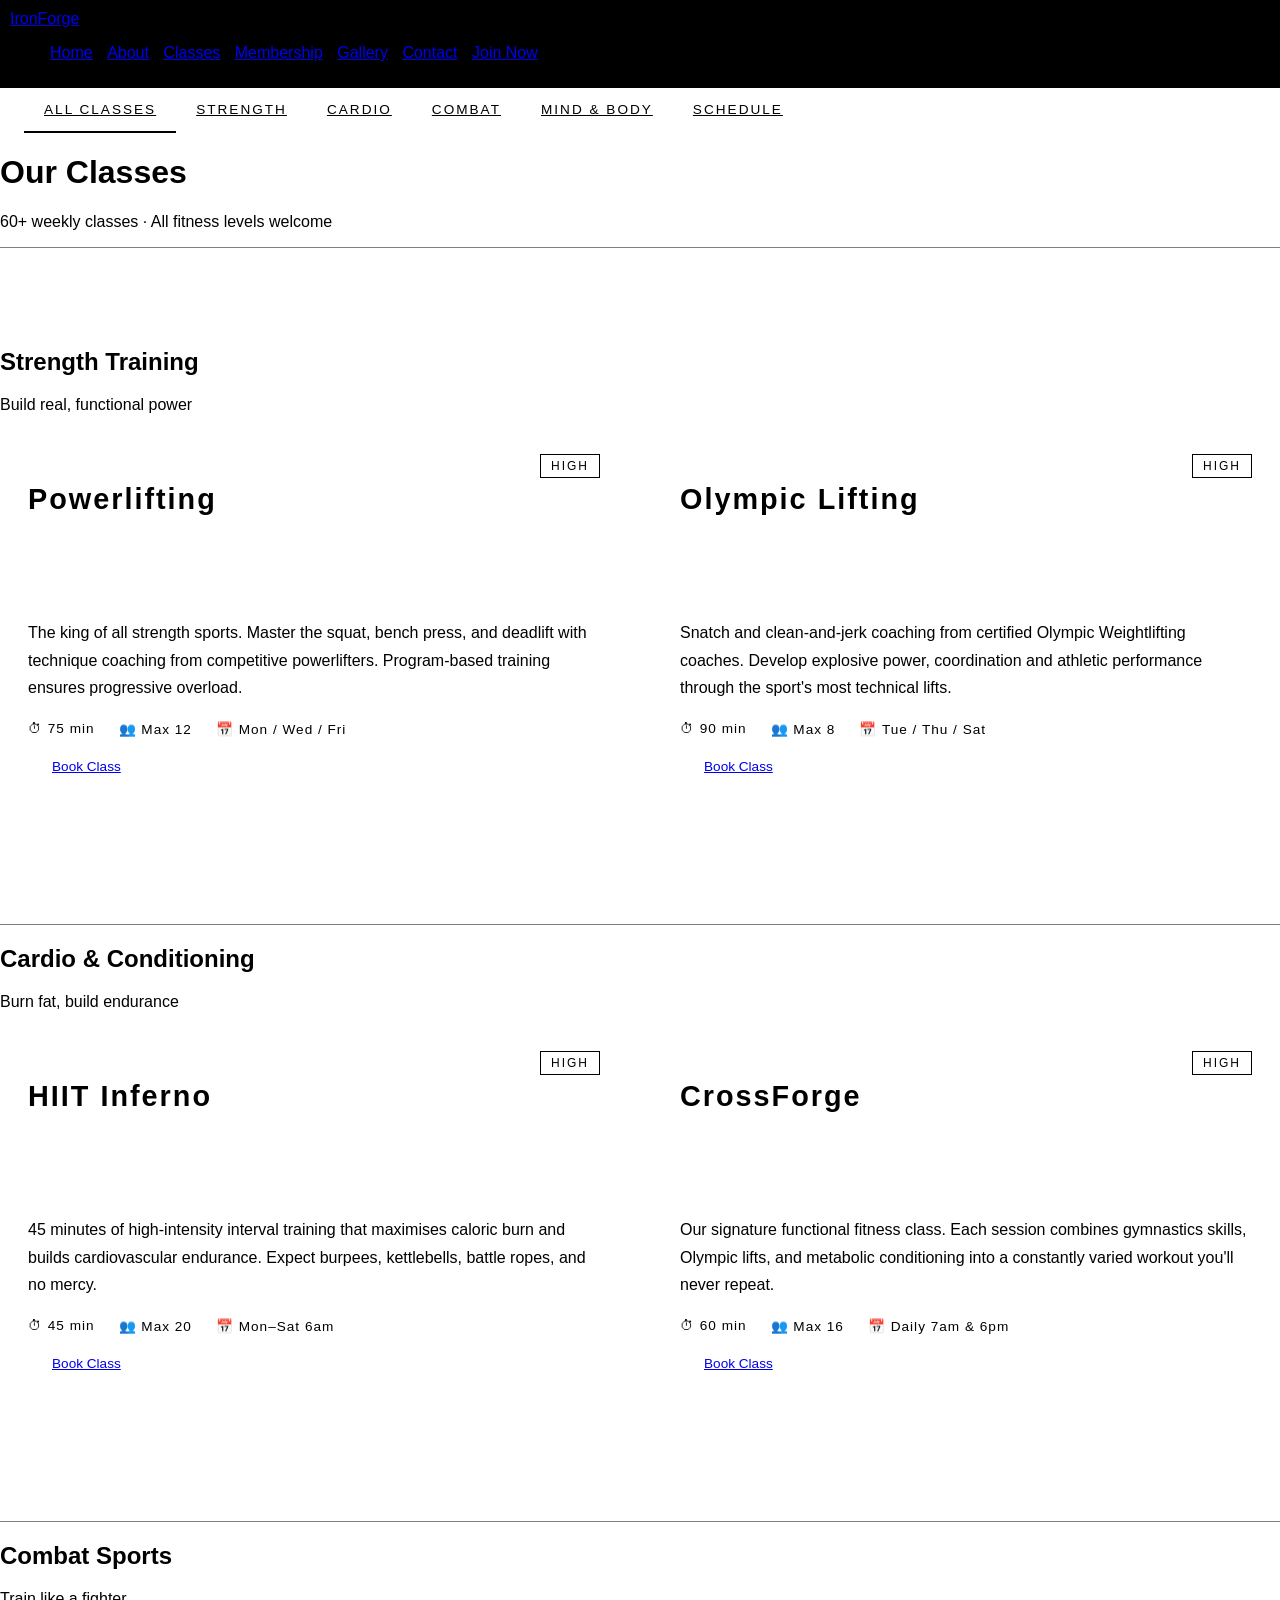
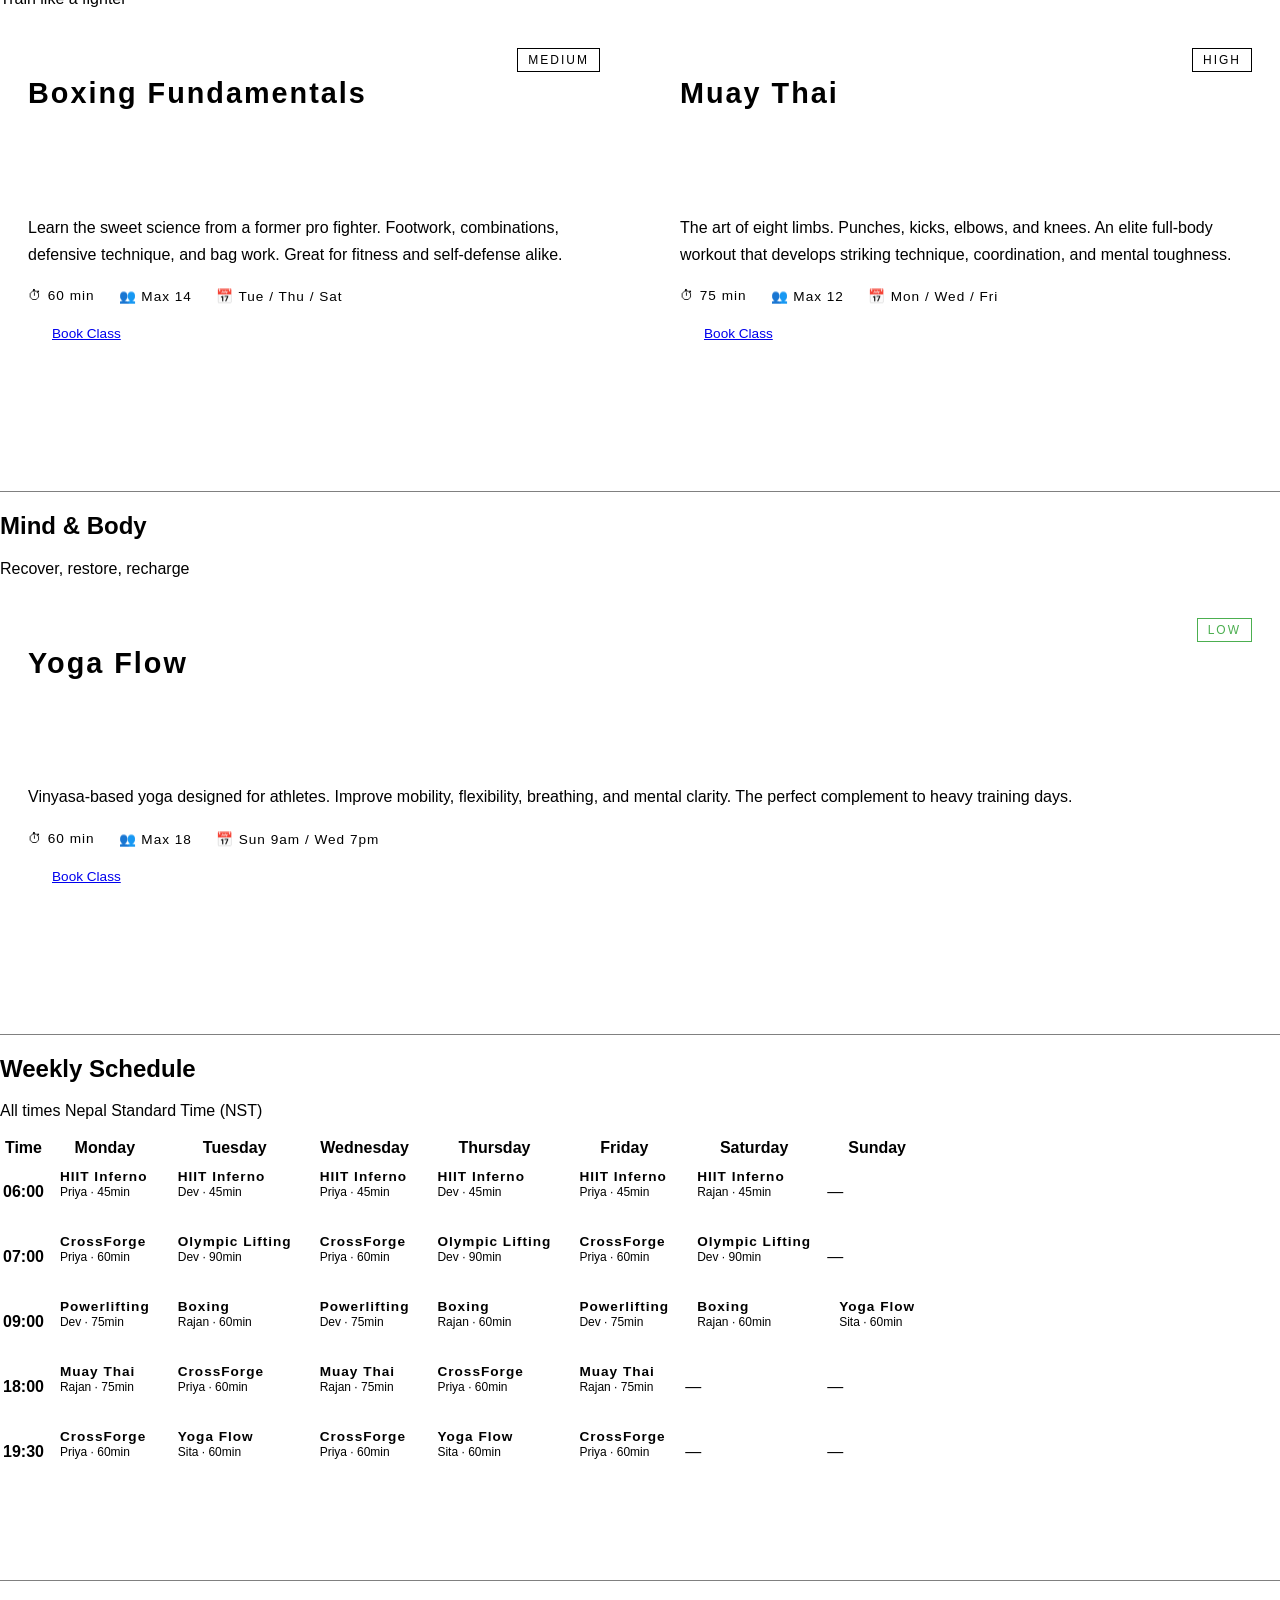
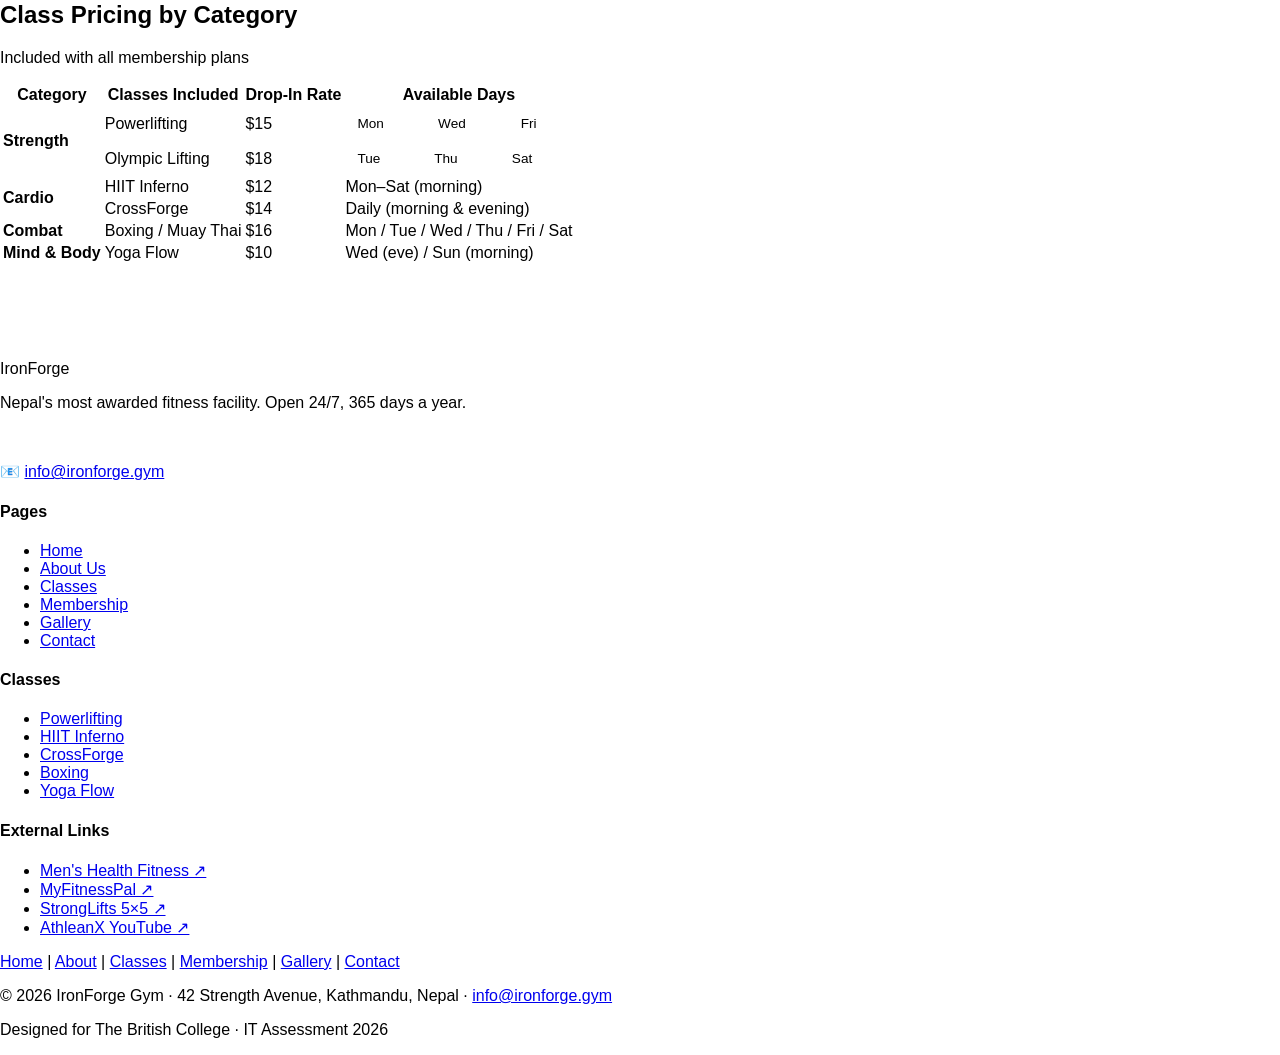
==== classes.html @ 11117c18 "Added classes and gallery pages" ====
<!DOCTYPE html>
<html lang="en">
<head>
  <meta charset="UTF-8" />
  <meta name="viewport" content="width=device-width, initial-scale=1.0" />
  <title>Classes & Schedule — IronForge Gym</title>
  <link rel="stylesheet" href="style.css" />
  <style>
    /* Local nav (section navigation) */
    .local-nav {
      background: var(--dark);
      border-bottom: 1px solid var(--border);
      position: sticky;
      top: 68px;
      z-index: 100;
    }
    .local-nav-inner {
      max-width: var(--max-width);
      margin: 0 auto;
      padding: 0 24px;
      display: flex;
      gap: 0;
      overflow-x: auto;
    }
    .local-nav a {
      font-family: var(--font-condensed);
      font-size: 0.85rem;
      letter-spacing: 2px;
      text-transform: uppercase;
      color: var(--grey);
      padding: 14px 20px;
      border-bottom: 2px solid transparent;
      white-space: nowrap;
      transition: all 0.2s;
    }
    .local-nav a:hover, .local-nav a.active {
      color: var(--red);
      border-bottom-color: var(--red);
    }

    .classes-section { padding: 80px 0; }
    .class-full-grid {
      display: grid;
      grid-template-columns: repeat(auto-fit, minmax(300px, 1fr));
      gap: 24px;
    }
    .class-full-card {
      background: var(--dark-mid);
      border: 1px solid var(--border);
      overflow: hidden;
      transition: transform 0.3s, border-color 0.3s;
    }
    .class-full-card:hover { transform: translateY(-4px); border-color: var(--red); }
    .class-full-header {
      padding: 24px 28px 20px;
      border-bottom: 1px solid var(--border);
      display: flex;
      justify-content: space-between;
      align-items: flex-start;
    }
    .class-full-header h3 {
      font-family: var(--font-display);
      font-size: 1.8rem;
      letter-spacing: 2px;
    }
    .intensity {
      font-family: var(--font-condensed);
      font-size: 0.75rem;
      letter-spacing: 2px;
      text-transform: uppercase;
      padding: 4px 10px;
      border: 1px solid;
    }
    .intensity.high { color: var(--red); border-color: var(--red); }
    .intensity.med { color: var(--gold); border-color: var(--gold); }
    .intensity.low { color: #4caf50; border-color: #4caf50; }
    .class-full-body { padding: 24px 28px; }
    .class-full-body p { color: var(--grey); margin-bottom: 20px; line-height: 1.7; }
    .class-stats {
      display: flex; gap: 24px;
      font-family: var(--font-condensed);
      font-size: 0.85rem;
      letter-spacing: 1px;
      color: var(--light-grey);
      margin-bottom: 20px;
    }
    .class-stats span::before { margin-right: 6px; }

    /* Schedule Table */
    .schedule-section { padding: 0 0 80px; }
    .schedule-wrap { overflow-x: auto; }
    .schedule-table { min-width: 700px; }
    .schedule-table .time-col { color: var(--gold); font-weight: 600; }
    .schedule-table .class-cell {
      background: var(--dark-mid);
      border-radius: 2px;
      padding: 8px 12px;
      font-size: 0.85rem;
    }
    .schedule-table .class-cell strong {
      display: block;
      font-family: var(--font-condensed);
      letter-spacing: 1px;
    }
    .schedule-table .class-cell small { color: var(--grey); font-size: 0.75rem; }
    td.empty { background: transparent; }

    /* Nested table demo */
    .nested-section { padding: 0 0 80px; }
    .nested-table { border: 1px solid var(--border); }
    .nested-inner { width: 100%; border-collapse: collapse; }
    .nested-inner td { padding: 8px 12px; font-size: 0.85rem; border: 1px solid var(--border); color: var(--grey); }
  </style>
</head>
<body>

<nav id="navbar">
  <div class="nav-inner">
    <a href="index.html" class="nav-logo">Iron<span>Forge</span></a>
    <ul class="nav-links">
      <li><a href="index.html">Home</a></li>
      <li><a href="about.html">About</a></li>
      <li><a href="classes.html" class="active">Classes</a></li>
      <li><a href="membership.html">Membership</a></li>
      <li><a href="gallery.html">Gallery</a></li>
      <li><a href="contact.html">Contact</a></li>
      <li><a href="contact.html" class="nav-cta">Join Now</a></li>
    </ul>
  </div>
</nav>

<!-- Local Navigation -->
<div class="local-nav">
  <div class="local-nav-inner">
    <a href="#all-classes" class="active">All Classes</a>
    <a href="#strength">Strength</a>
    <a href="#cardio">Cardio</a>
    <a href="#combat">Combat</a>
    <a href="#mind-body">Mind & Body</a>
    <a href="#schedule">Schedule</a>
  </div>
</div>

<header class="page-header">
  <h1>Our <span>Classes</span></h1>
  <p>60+ weekly classes · All fitness levels welcome</p>
</header>

<div class="container">

  <!-- All Classes -->
  <section class="classes-section" id="all-classes">
    <h2 class="section-title" id="strength">Strength <span>Training</span></h2>
    <p class="section-sub">Build real, functional power</p>
    <div class="class-full-grid">
      <div class="class-full-card">
        <div class="class-full-header">
          <h3>Powerlifting</h3>
          <span class="intensity high">High</span>
        </div>
        <div class="class-full-body">
          <p>The king of all strength sports. Master the squat, bench press, and deadlift with technique coaching from competitive powerlifters. Program-based training ensures progressive overload.</p>
          <div class="class-stats">
            <span>⏱ 75 min</span>
            <span>👥 Max 12</span>
            <span>📅 Mon / Wed / Fri</span>
          </div>
          <a href="contact.html" class="btn btn-primary" style="font-size:0.85rem;padding:10px 24px;">Book Class</a>
        </div>
      </div>
      <div class="class-full-card">
        <div class="class-full-header">
          <h3>Olympic Lifting</h3>
          <span class="intensity high">High</span>
        </div>
        <div class="class-full-body">
          <p>Snatch and clean-and-jerk coaching from certified Olympic Weightlifting coaches. Develop explosive power, coordination and athletic performance through the sport's most technical lifts.</p>
          <div class="class-stats">
            <span>⏱ 90 min</span>
            <span>👥 Max 8</span>
            <span>📅 Tue / Thu / Sat</span>
          </div>
          <a href="contact.html" class="btn btn-primary" style="font-size:0.85rem;padding:10px 24px;">Book Class</a>
        </div>
      </div>
    </div>
  </section>

  <section id="cardio" class="classes-section" style="padding-top:0;">
    <h2 class="section-title">Cardio & <span>Conditioning</span></h2>
    <p class="section-sub">Burn fat, build endurance</p>
    <div class="class-full-grid">
      <div class="class-full-card">
        <div class="class-full-header">
          <h3>HIIT Inferno</h3>
          <span class="intensity high">High</span>
        </div>
        <div class="class-full-body">
          <p>45 minutes of high-intensity interval training that maximises caloric burn and builds cardiovascular endurance. Expect burpees, kettlebells, battle ropes, and no mercy.</p>
          <div class="class-stats">
            <span>⏱ 45 min</span>
            <span>👥 Max 20</span>
            <span>📅 Mon–Sat 6am</span>
          </div>
          <a href="contact.html" class="btn btn-primary" style="font-size:0.85rem;padding:10px 24px;">Book Class</a>
        </div>
      </div>
      <div class="class-full-card">
        <div class="class-full-header">
          <h3>CrossForge</h3>
          <span class="intensity high">High</span>
        </div>
        <div class="class-full-body">
          <p>Our signature functional fitness class. Each session combines gymnastics skills, Olympic lifts, and metabolic conditioning into a constantly varied workout you'll never repeat.</p>
          <div class="class-stats">
            <span>⏱ 60 min</span>
            <span>👥 Max 16</span>
            <span>📅 Daily 7am & 6pm</span>
          </div>
          <a href="contact.html" class="btn btn-primary" style="font-size:0.85rem;padding:10px 24px;">Book Class</a>
        </div>
      </div>
    </div>
  </section>

  <section id="combat" class="classes-section" style="padding-top:0;">
    <h2 class="section-title">Combat <span>Sports</span></h2>
    <p class="section-sub">Train like a fighter</p>
    <div class="class-full-grid">
      <div class="class-full-card">
        <div class="class-full-header">
          <h3>Boxing Fundamentals</h3>
          <span class="intensity med">Medium</span>
        </div>
        <div class="class-full-body">
          <p>Learn the sweet science from a former pro fighter. Footwork, combinations, defensive technique, and bag work. Great for fitness and self-defense alike.</p>
          <div class="class-stats">
            <span>⏱ 60 min</span>
            <span>👥 Max 14</span>
            <span>📅 Tue / Thu / Sat</span>
          </div>
          <a href="contact.html" class="btn btn-primary" style="font-size:0.85rem;padding:10px 24px;">Book Class</a>
        </div>
      </div>
      <div class="class-full-card">
        <div class="class-full-header">
          <h3>Muay Thai</h3>
          <span class="intensity high">High</span>
        </div>
        <div class="class-full-body">
          <p>The art of eight limbs. Punches, kicks, elbows, and knees. An elite full-body workout that develops striking technique, coordination, and mental toughness.</p>
          <div class="class-stats">
            <span>⏱ 75 min</span>
            <span>👥 Max 12</span>
            <span>📅 Mon / Wed / Fri</span>
          </div>
          <a href="contact.html" class="btn btn-primary" style="font-size:0.85rem;padding:10px 24px;">Book Class</a>
        </div>
      </div>
    </div>
  </section>

  <section id="mind-body" class="classes-section" style="padding-top:0;">
    <h2 class="section-title">Mind <span>& Body</span></h2>
    <p class="section-sub">Recover, restore, recharge</p>
    <div class="class-full-grid">
      <div class="class-full-card">
        <div class="class-full-header">
          <h3>Yoga Flow</h3>
          <span class="intensity low">Low</span>
        </div>
        <div class="class-full-body">
          <p>Vinyasa-based yoga designed for athletes. Improve mobility, flexibility, breathing, and mental clarity. The perfect complement to heavy training days.</p>
          <div class="class-stats">
            <span>⏱ 60 min</span>
            <span>👥 Max 18</span>
            <span>📅 Sun 9am / Wed 7pm</span>
          </div>
          <a href="contact.html" class="btn btn-primary" style="font-size:0.85rem;padding:10px 24px;">Book Class</a>
        </div>
      </div>
    </div>
  </section>

  <!-- Schedule Table -->
  <section class="schedule-section" id="schedule">
    <h2 class="section-title">Weekly <span>Schedule</span></h2>
    <p class="section-sub">All times Nepal Standard Time (NST)</p>
    <div class="schedule-wrap">
      <table class="schedule-table">
        <thead>
          <tr>
            <th>Time</th>
            <th>Monday</th>
            <th>Tuesday</th>
            <th>Wednesday</th>
            <th>Thursday</th>
            <th>Friday</th>
            <th>Saturday</th>
            <th>Sunday</th>
          </tr>
        </thead>
        <tbody>
          <tr>
            <td class="time-col">06:00</td>
            <td><div class="class-cell"><strong>HIIT Inferno</strong><small>Priya · 45min</small></div></td>
            <td><div class="class-cell"><strong>HIIT Inferno</strong><small>Dev · 45min</small></div></td>
            <td><div class="class-cell"><strong>HIIT Inferno</strong><small>Priya · 45min</small></div></td>
            <td><div class="class-cell"><strong>HIIT Inferno</strong><small>Dev · 45min</small></div></td>
            <td><div class="class-cell"><strong>HIIT Inferno</strong><small>Priya · 45min</small></div></td>
            <td><div class="class-cell"><strong>HIIT Inferno</strong><small>Rajan · 45min</small></div></td>
            <td class="empty">—</td>
          </tr>
          <tr>
            <td class="time-col">07:00</td>
            <td><div class="class-cell"><strong>CrossForge</strong><small>Priya · 60min</small></div></td>
            <td><div class="class-cell"><strong>Olympic Lifting</strong><small>Dev · 90min</small></div></td>
            <td><div class="class-cell"><strong>CrossForge</strong><small>Priya · 60min</small></div></td>
            <td><div class="class-cell"><strong>Olympic Lifting</strong><small>Dev · 90min</small></div></td>
            <td><div class="class-cell"><strong>CrossForge</strong><small>Priya · 60min</small></div></td>
            <td><div class="class-cell"><strong>Olympic Lifting</strong><small>Dev · 90min</small></div></td>
            <td class="empty">—</td>
          </tr>
          <tr>
            <td class="time-col">09:00</td>
            <td><div class="class-cell"><strong>Powerlifting</strong><small>Dev · 75min</small></div></td>
            <td><div class="class-cell"><strong>Boxing</strong><small>Rajan · 60min</small></div></td>
            <td><div class="class-cell"><strong>Powerlifting</strong><small>Dev · 75min</small></div></td>
            <td><div class="class-cell"><strong>Boxing</strong><small>Rajan · 60min</small></div></td>
            <td><div class="class-cell"><strong>Powerlifting</strong><small>Dev · 75min</small></div></td>
            <td><div class="class-cell"><strong>Boxing</strong><small>Rajan · 60min</small></div></td>
            <td><div class="class-cell"><strong>Yoga Flow</strong><small>Sita · 60min</small></div></td>
          </tr>
          <tr>
            <td class="time-col">18:00</td>
            <td><div class="class-cell"><strong>Muay Thai</strong><small>Rajan · 75min</small></div></td>
            <td><div class="class-cell"><strong>CrossForge</strong><small>Priya · 60min</small></div></td>
            <td><div class="class-cell"><strong>Muay Thai</strong><small>Rajan · 75min</small></div></td>
            <td><div class="class-cell"><strong>CrossForge</strong><small>Priya · 60min</small></div></td>
            <td><div class="class-cell"><strong>Muay Thai</strong><small>Rajan · 75min</small></div></td>
            <td class="empty">—</td>
            <td class="empty">—</td>
          </tr>
          <tr>
            <td class="time-col">19:30</td>
            <td><div class="class-cell"><strong>CrossForge</strong><small>Priya · 60min</small></div></td>
            <td><div class="class-cell"><strong>Yoga Flow</strong><small>Sita · 60min</small></div></td>
            <td><div class="class-cell"><strong>CrossForge</strong><small>Priya · 60min</small></div></td>
            <td><div class="class-cell"><strong>Yoga Flow</strong><small>Sita · 60min</small></div></td>
            <td><div class="class-cell"><strong>CrossForge</strong><small>Priya · 60min</small></div></td>
            <td class="empty">—</td>
            <td class="empty">—</td>
          </tr>
        </tbody>
      </table>
    </div>
  </section>

  <!-- Nested Table Demo -->
  <section class="nested-section">
    <h2 class="section-title">Class <span>Pricing</span> by Category</h2>
    <p class="section-sub">Included with all membership plans</p>
    <table class="nested-table">
      <thead>
        <tr>
          <th>Category</th>
          <th>Classes Included</th>
          <th>Drop-In Rate</th>
          <th>Available Days</th>
        </tr>
      </thead>
      <tbody>
        <tr>
          <td rowspan="2"><strong class="text-red">Strength</strong></td>
          <td>Powerlifting</td>
          <td>$15</td>
          <td>
            <table class="nested-inner">
              <tr><td>Mon</td><td>Wed</td><td>Fri</td></tr>
            </table>
          </td>
        </tr>
        <tr>
          <td>Olympic Lifting</td>
          <td>$18</td>
          <td>
            <table class="nested-inner">
              <tr><td>Tue</td><td>Thu</td><td>Sat</td></tr>
            </table>
          </td>
        </tr>
        <tr>
          <td rowspan="2"><strong class="text-red">Cardio</strong></td>
          <td>HIIT Inferno</td>
          <td>$12</td>
          <td colspan="1">Mon–Sat (morning)</td>
        </tr>
        <tr>
          <td>CrossForge</td>
          <td>$14</td>
          <td>Daily (morning &amp; evening)</td>
        </tr>
        <tr>
          <td><strong class="text-red">Combat</strong></td>
          <td>Boxing / Muay Thai</td>
          <td>$16</td>
          <td>Mon / Tue / Wed / Thu / Fri / Sat</td>
        </tr>
        <tr>
          <td><strong class="text-red">Mind & Body</strong></td>
          <td>Yoga Flow</td>
          <td>$10</td>
          <td>Wed (eve) / Sun (morning)</td>
        </tr>
      </tbody>
    </table>
  </section>

</div>

<footer id="footer">
  <div class="footer-grid">
    <div class="footer-brand">
      <div class="logo">Iron<span>Forge</span></div>
      <p>Nepal's most awarded fitness facility. Open 24/7, 365 days a year.</p>
      <br/><p>📧 <a href="mailto:info@ironforge.gym">info@ironforge.gym</a></p>
    </div>
    <div class="footer-col">
      <h4>Pages</h4>
      <ul>
        <li><a href="index.html">Home</a></li>
        <li><a href="about.html">About Us</a></li>
        <li><a href="classes.html">Classes</a></li>
        <li><a href="membership.html">Membership</a></li>
        <li><a href="gallery.html">Gallery</a></li>
        <li><a href="contact.html">Contact</a></li>
      </ul>
    </div>
    <div class="footer-col">
      <h4>Classes</h4>
      <ul>
        <li><a href="#strength">Powerlifting</a></li>
        <li><a href="#cardio">HIIT Inferno</a></li>
        <li><a href="#cardio">CrossForge</a></li>
        <li><a href="#combat">Boxing</a></li>
        <li><a href="#mind-body">Yoga Flow</a></li>
      </ul>
    </div>
    <div class="footer-col">
      <h4>External Links</h4>
      <ul>
        <li><a href="https://www.menshealth.com/fitness/" target="_blank">Men's Health Fitness ↗</a></li>
        <li><a href="https://www.myfitnesspal.com/" target="_blank">MyFitnessPal ↗</a></li>
        <li><a href="https://www.stronglifts.com/" target="_blank">StrongLifts 5×5 ↗</a></li>
        <li><a href="https://www.youtube.com/@AthleanX" target="_blank">AthleanX YouTube ↗</a></li>
      </ul>
    </div>
  </div>
  <div class="secondary-nav">
    <a href="index.html">Home</a> | <a href="about.html">About</a> | <a href="classes.html">Classes</a> |
    <a href="membership.html">Membership</a> | <a href="gallery.html">Gallery</a> | <a href="contact.html">Contact</a>
  </div>
  <div class="footer-bottom">
    <p>© 2026 IronForge Gym · 42 Strength Avenue, Kathmandu, Nepal · <a href="mailto:info@ironforge.gym">info@ironforge.gym</a></p>
    <p>Designed for The British College · IT Assessment 2026</p>
  </div>
</footer>

</body>
</html>
---- style.css ----
body {
  font-family: Arial;
  margin: 0;
}

nav {
  background: black;
  color: white;
  padding: 10px;
}

nav ul {
  list-style: none;
}

nav li {
  display: inline;
  margin-right: 10px;
}

section {
  padding: 20px;
}

section {
  padding: 20px;
  border-top: 1px solid gray;
}

h2 {
  margin-top: 20px;
}

div {
  margin-bottom: 15px;
}
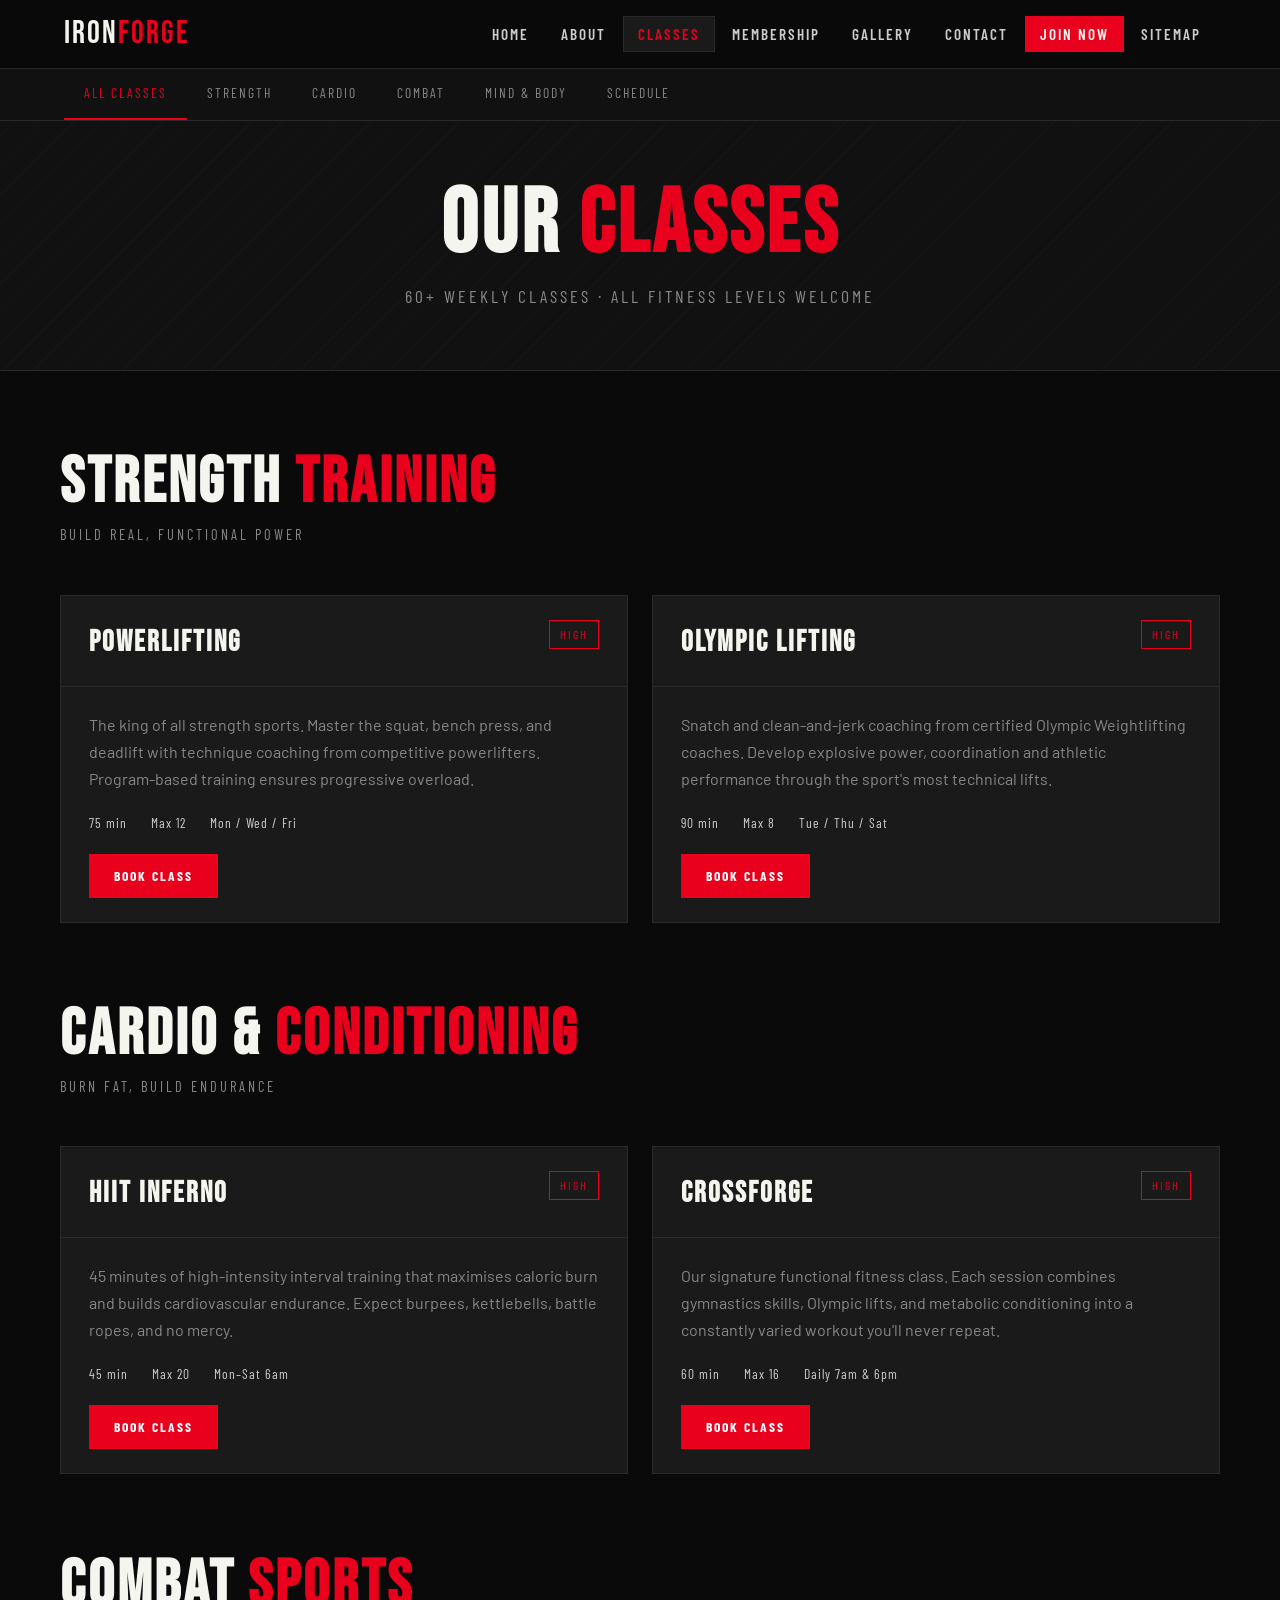
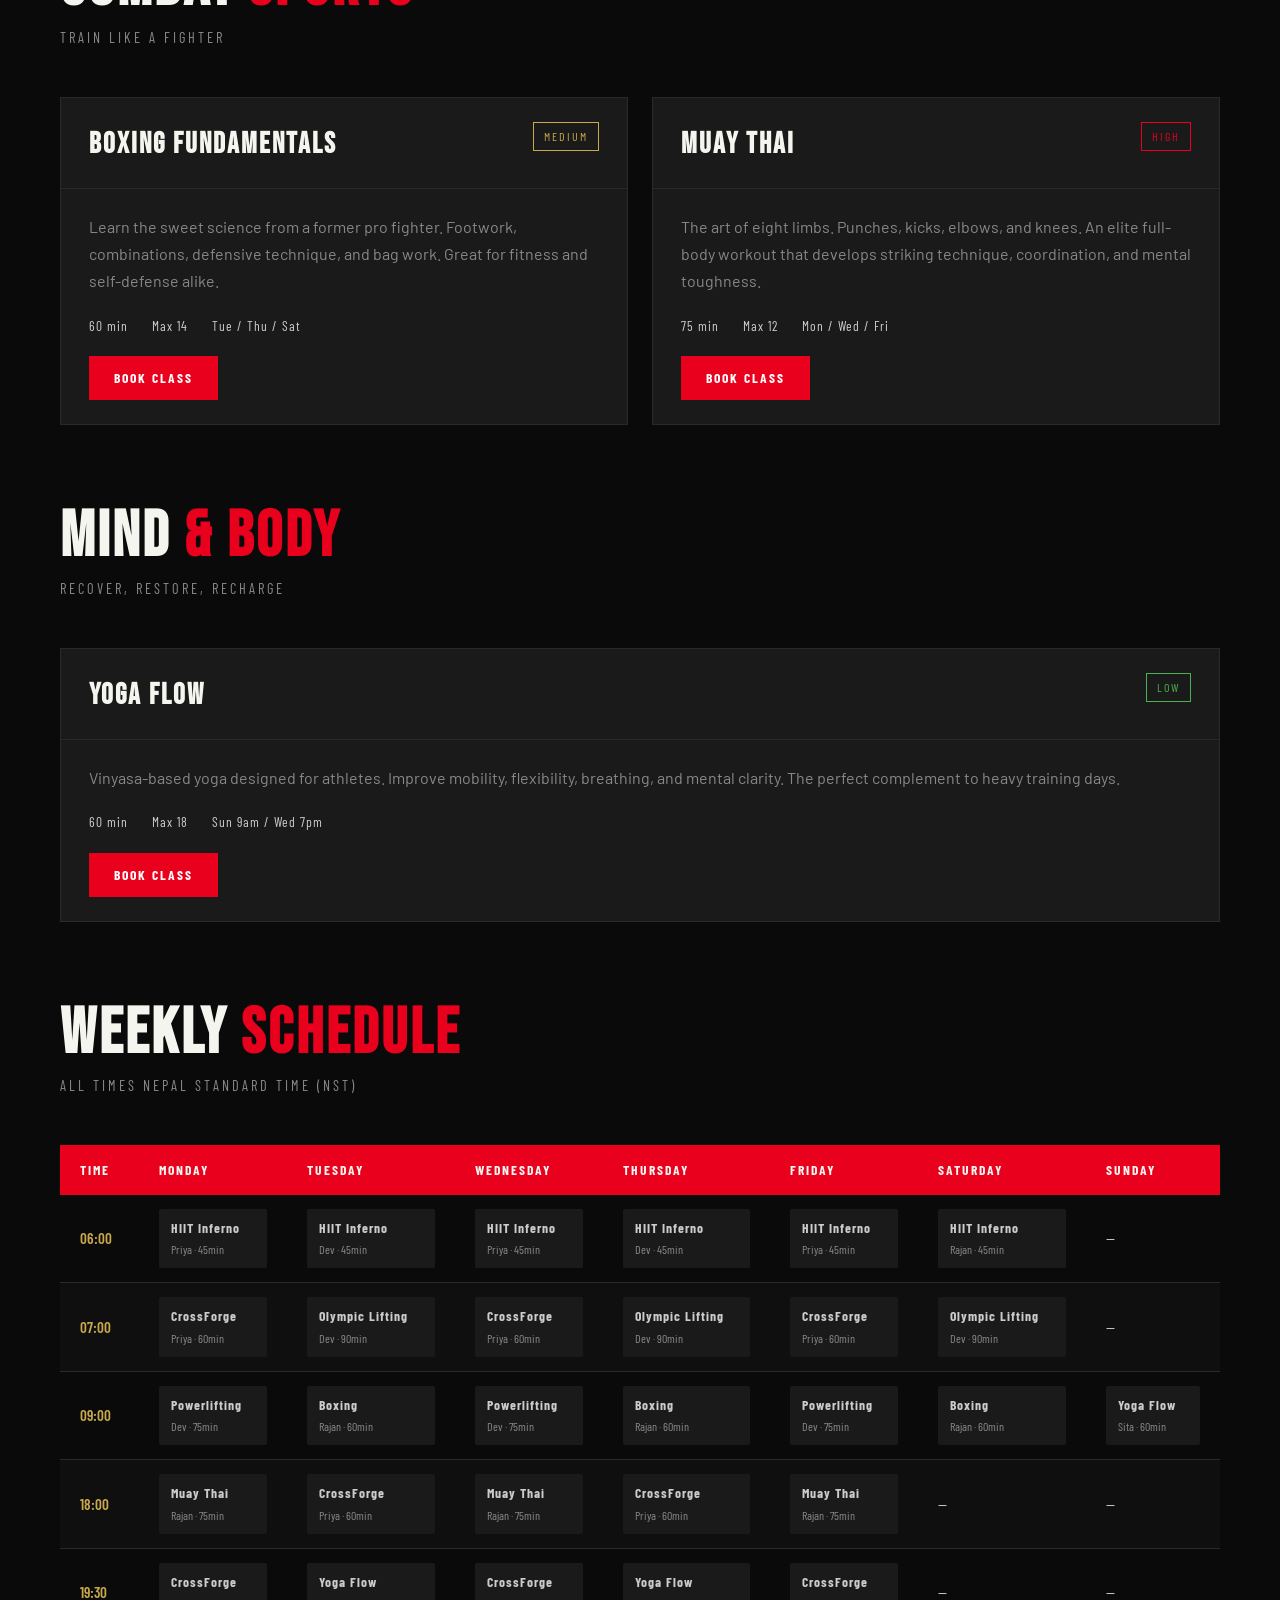
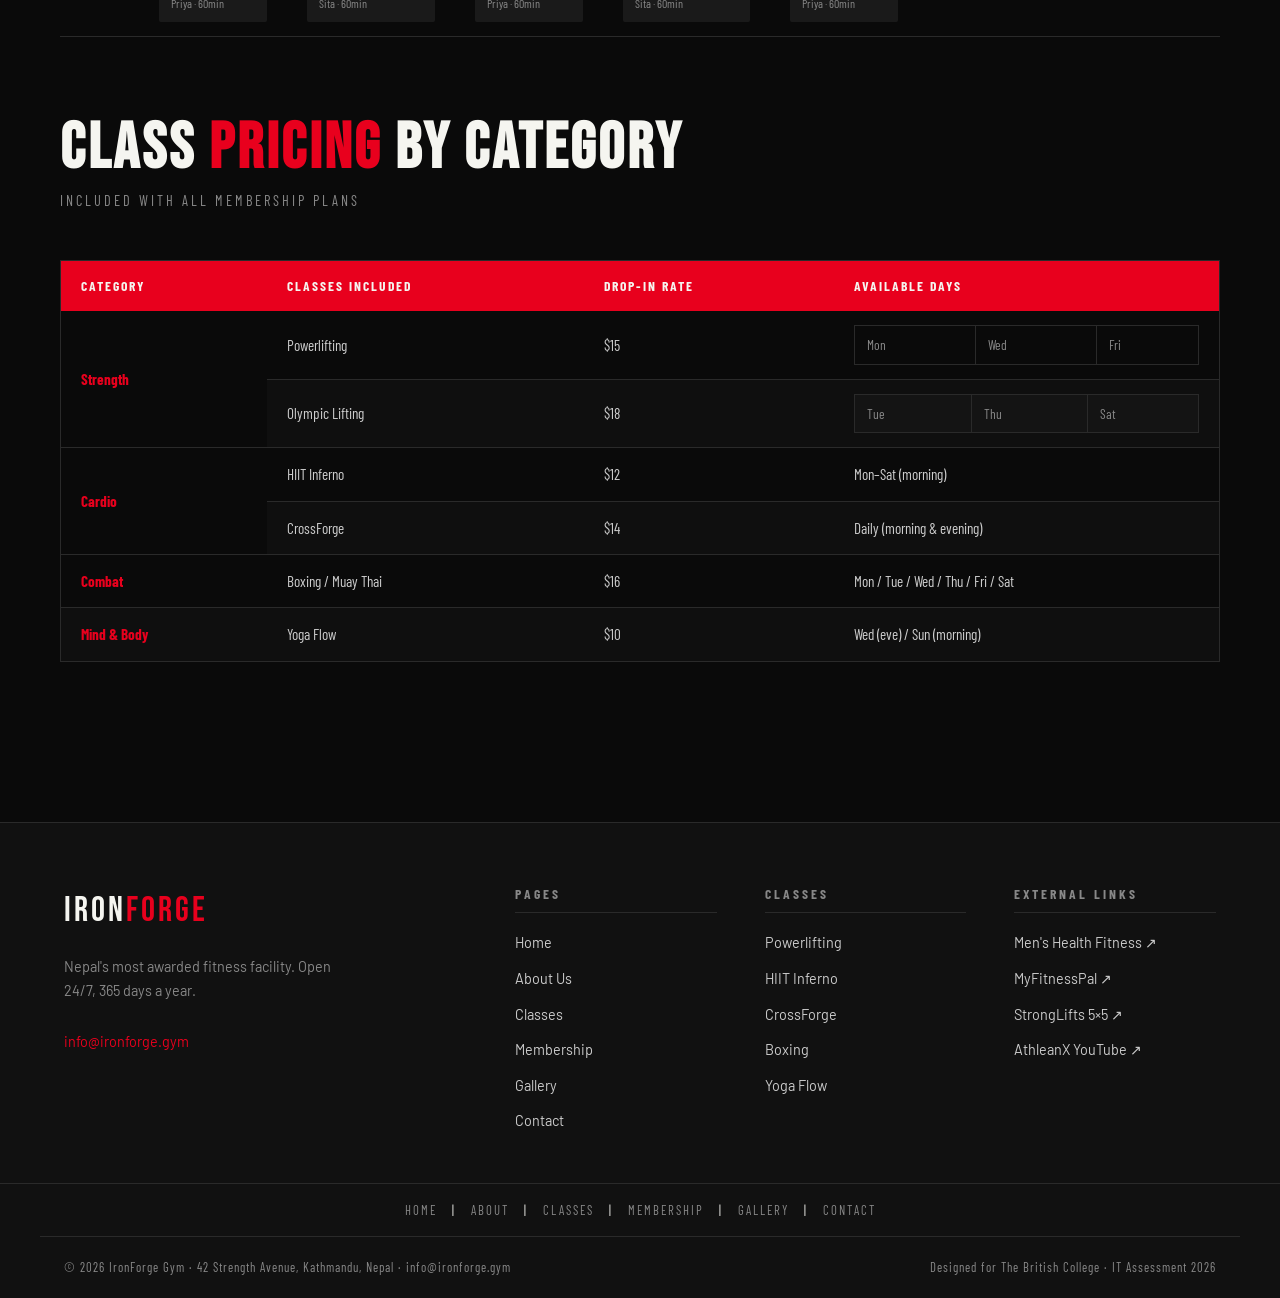
==== commit 30caf3c8: "Fully updated, added UI, Fixed Site map, Added other pages" ====
--- a/classes.html
+++ b/classes.html
@@ -125,6 +125,7 @@
       <li><a href="gallery.html">Gallery</a></li>
       <li><a href="contact.html">Contact</a></li>
       <li><a href="contact.html" class="nav-cta">Join Now</a></li>
+      <li><a href="sitemap.html">Sitemap</a></li>
     </ul>
   </div>
 </nav>
@@ -161,9 +162,9 @@
         <div class="class-full-body">
           <p>The king of all strength sports. Master the squat, bench press, and deadlift with technique coaching from competitive powerlifters. Program-based training ensures progressive overload.</p>
           <div class="class-stats">
-            <span>⏱ 75 min</span>
-            <span>👥 Max 12</span>
-            <span>📅 Mon / Wed / Fri</span>
+            <span> 75 min</span>
+            <span> Max 12</span>
+            <span> Mon / Wed / Fri</span>
           </div>
           <a href="contact.html" class="btn btn-primary" style="font-size:0.85rem;padding:10px 24px;">Book Class</a>
         </div>
@@ -176,9 +177,9 @@
         <div class="class-full-body">
           <p>Snatch and clean-and-jerk coaching from certified Olympic Weightlifting coaches. Develop explosive power, coordination and athletic performance through the sport's most technical lifts.</p>
           <div class="class-stats">
-            <span>⏱ 90 min</span>
-            <span>👥 Max 8</span>
-            <span>📅 Tue / Thu / Sat</span>
+            <span> 90 min</span>
+            <span> Max 8</span>
+            <span> Tue / Thu / Sat</span>
           </div>
           <a href="contact.html" class="btn btn-primary" style="font-size:0.85rem;padding:10px 24px;">Book Class</a>
         </div>
@@ -198,9 +199,9 @@
         <div class="class-full-body">
           <p>45 minutes of high-intensity interval training that maximises caloric burn and builds cardiovascular endurance. Expect burpees, kettlebells, battle ropes, and no mercy.</p>
           <div class="class-stats">
-            <span>⏱ 45 min</span>
-            <span>👥 Max 20</span>
-            <span>📅 Mon–Sat 6am</span>
+            <span> 45 min</span>
+            <span> Max 20</span>
+            <span> Mon–Sat 6am</span>
           </div>
           <a href="contact.html" class="btn btn-primary" style="font-size:0.85rem;padding:10px 24px;">Book Class</a>
         </div>
@@ -213,9 +214,9 @@
         <div class="class-full-body">
           <p>Our signature functional fitness class. Each session combines gymnastics skills, Olympic lifts, and metabolic conditioning into a constantly varied workout you'll never repeat.</p>
           <div class="class-stats">
-            <span>⏱ 60 min</span>
-            <span>👥 Max 16</span>
-            <span>📅 Daily 7am & 6pm</span>
+            <span> 60 min</span>
+            <span> Max 16</span>
+            <span> Daily 7am & 6pm</span>
           </div>
           <a href="contact.html" class="btn btn-primary" style="font-size:0.85rem;padding:10px 24px;">Book Class</a>
         </div>
@@ -235,9 +236,9 @@
         <div class="class-full-body">
           <p>Learn the sweet science from a former pro fighter. Footwork, combinations, defensive technique, and bag work. Great for fitness and self-defense alike.</p>
           <div class="class-stats">
-            <span>⏱ 60 min</span>
-            <span>👥 Max 14</span>
-            <span>📅 Tue / Thu / Sat</span>
+            <span> 60 min</span>
+            <span> Max 14</span>
+            <span> Tue / Thu / Sat</span>
           </div>
           <a href="contact.html" class="btn btn-primary" style="font-size:0.85rem;padding:10px 24px;">Book Class</a>
         </div>
@@ -250,9 +251,9 @@
         <div class="class-full-body">
           <p>The art of eight limbs. Punches, kicks, elbows, and knees. An elite full-body workout that develops striking technique, coordination, and mental toughness.</p>
           <div class="class-stats">
-            <span>⏱ 75 min</span>
-            <span>👥 Max 12</span>
-            <span>📅 Mon / Wed / Fri</span>
+            <span> 75 min</span>
+            <span> Max 12</span>
+            <span> Mon / Wed / Fri</span>
           </div>
           <a href="contact.html" class="btn btn-primary" style="font-size:0.85rem;padding:10px 24px;">Book Class</a>
         </div>
@@ -272,9 +273,9 @@
         <div class="class-full-body">
           <p>Vinyasa-based yoga designed for athletes. Improve mobility, flexibility, breathing, and mental clarity. The perfect complement to heavy training days.</p>
           <div class="class-stats">
-            <span>⏱ 60 min</span>
-            <span>👥 Max 18</span>
-            <span>📅 Sun 9am / Wed 7pm</span>
+            <span> 60 min</span>
+            <span> Max 18</span>
+            <span> Sun 9am / Wed 7pm</span>
           </div>
           <a href="contact.html" class="btn btn-primary" style="font-size:0.85rem;padding:10px 24px;">Book Class</a>
         </div>
@@ -423,7 +424,7 @@
     <div class="footer-brand">
       <div class="logo">Iron<span>Forge</span></div>
       <p>Nepal's most awarded fitness facility. Open 24/7, 365 days a year.</p>
-      <br/><p>📧 <a href="mailto:info@ironforge.gym">info@ironforge.gym</a></p>
+      <br/><p> <a href="mailto:info@ironforge.gym">info@ironforge.gym</a></p>
     </div>
     <div class="footer-col">
       <h4>Pages</h4>
--- a/style.css
+++ b/style.css
@@ -1,36 +1,708 @@
+/* ============================================
+   IRONFORGE GYM — Main Stylesheet
+   ============================================ */
+
+@import url('https://fonts.googleapis.com/css2?family=Bebas+Neue&family=Barlow+Condensed:wght@300;400;600;700&family=Barlow:wght@300;400;500&display=swap');
+
+:root {
+  --black:      #0a0a0a;
+  --dark:       #111111;
+  --dark-mid:   #1a1a1a;
+  --mid:        #222222;
+  --border:     #2a2a2a;
+  --red:        #e8001d;
+  --red-dark:   #b50017;
+  --red-glow:   rgba(232, 0, 29, 0.25);
+  --gold:       #c9a84c;
+  --white:      #f5f5f0;
+  --grey:       #888888;
+  --light-grey: #cccccc;
+  --max-width:  1320px;
+  --font-display: 'Bebas Neue', sans-serif;
+  --font-condensed: 'Barlow Condensed', sans-serif;
+  --font-body:  'Barlow', sans-serif;
+}
+
+*, *::before, *::after { box-sizing: border-box; margin: 0; padding: 0; }
+
+html { scroll-behavior: smooth; }
+
 body {
-  font-family: Arial;
-  margin: 0;
-}
-
-nav {
-  background: black;
-  color: white;
-  padding: 10px;
-}
-
-nav ul {
+  background: var(--black);
+  color: var(--white);
+  font-family: var(--font-body);
+  font-size: 16px;
+  line-height: 1.6;
+  cursor: crosshair;
+}
+
+a { color: var(--red); text-decoration: none; transition: color 0.2s; }
+a:hover { color: var(--gold); }
+a:visited { color: var(--red-dark); }
+img { max-width: 100%; height: auto; display: block; }
+
+/* ── LAYOUT ── */
+.container {
+  max-width: var(--max-width);
+  margin: 0 auto;
+  padding: 0 24px;
+}
+
+/* ── NAVBAR ── */
+#navbar {
+  position: fixed;
+  top: 0; left: 0; right: 0;
+  z-index: 1000;
+  background: rgba(10,10,10,0.95);
+  backdrop-filter: blur(12px);
+  border-bottom: 1px solid var(--border);
+}
+
+.nav-inner {
+  max-width: var(--max-width);
+  margin: 0 auto;
+  padding: 0 24px;
+  display: flex;
+  align-items: center;
+  justify-content: space-between;
+  height: 68px;
+}
+
+.nav-logo {
+  font-family: var(--font-display);
+  font-size: 2rem;
+  color: var(--white);
+  letter-spacing: 2px;
+}
+.nav-logo span { color: var(--red); }
+
+.nav-links {
+  display: flex;
+  gap: 2px;
   list-style: none;
 }
 
-nav li {
-  display: inline;
-  margin-right: 10px;
-}
-
-section {
-  padding: 20px;
-}
-
-section {
-  padding: 20px;
-  border-top: 1px solid gray;
-}
-
-h2 {
-  margin-top: 20px;
-}
-
-div {
-  margin-bottom: 15px;
-}+.nav-links a {
+  font-family: var(--font-condensed);
+  font-size: 0.95rem;
+  font-weight: 600;
+  letter-spacing: 2px;
+  text-transform: uppercase;
+  color: var(--light-grey);
+  padding: 8px 14px;
+  border: 1px solid transparent;
+  transition: all 0.2s;
+}
+.nav-links a:hover,
+.nav-links a.active {
+  color: var(--red);
+  border-color: var(--border);
+  background: var(--dark-mid);
+}
+.nav-links a:visited { color: var(--grey); }
+.nav-links a:visited:hover { color: var(--red); }
+
+.nav-cta {
+  background: var(--red) !important;
+  color: var(--white) !important;
+  border-color: var(--red) !important;
+}
+.nav-cta:hover {
+  background: var(--red-dark) !important;
+  color: var(--white) !important;
+}
+
+/* ── HERO / PAGE HEADER ── */
+.page-header {
+  margin-top: 68px;
+  background: var(--dark);
+  border-bottom: 1px solid var(--border);
+  padding: 60px 24px;
+  text-align: center;
+  position: relative;
+  overflow: hidden;
+}
+.page-header::before {
+  content: '';
+  position: absolute;
+  top: 0; left: 0; right: 0; bottom: 0;
+  background: repeating-linear-gradient(
+    -45deg,
+    transparent,
+    transparent 20px,
+    rgba(255,255,255,0.015) 20px,
+    rgba(255,255,255,0.015) 21px
+  );
+}
+.page-header h1 {
+  font-family: var(--font-display);
+  font-size: clamp(3rem, 7vw, 6rem);
+  letter-spacing: 4px;
+  line-height: 1;
+  position: relative;
+}
+.page-header h1 span { color: var(--red); }
+.page-header p {
+  font-family: var(--font-condensed);
+  font-size: 1.1rem;
+  letter-spacing: 3px;
+  text-transform: uppercase;
+  color: var(--grey);
+  margin-top: 12px;
+  position: relative;
+}
+
+/* ── SECTION TITLES ── */
+.section-title {
+  font-family: var(--font-display);
+  font-size: clamp(2.4rem, 5vw, 4rem);
+  letter-spacing: 3px;
+  line-height: 1;
+  margin-bottom: 8px;
+}
+.section-title span { color: var(--red); }
+
+.section-sub {
+  font-family: var(--font-condensed);
+  font-size: 0.9rem;
+  letter-spacing: 3px;
+  text-transform: uppercase;
+  color: var(--grey);
+  margin-bottom: 48px;
+}
+
+/* ── BUTTONS ── */
+.btn {
+  display: inline-block;
+  font-family: var(--font-condensed);
+  font-size: 1rem;
+  font-weight: 700;
+  letter-spacing: 3px;
+  text-transform: uppercase;
+  padding: 14px 36px;
+  border: 2px solid;
+  cursor: pointer;
+  transition: all 0.2s;
+}
+.btn-primary {
+  background: var(--red);
+  color: var(--white);
+  border-color: var(--red);
+}
+.btn-primary:hover {
+  background: transparent;
+  color: var(--red);
+}
+.btn-outline {
+  background: transparent;
+  color: var(--white);
+  border-color: var(--white);
+}
+.btn-outline:hover {
+  background: var(--white);
+  color: var(--black);
+}
+
+/* ── CARDS ── */
+.card {
+  background: var(--dark-mid);
+  border: 1px solid var(--border);
+  padding: 32px;
+  transition: border-color 0.3s, transform 0.3s;
+}
+.card:hover {
+  border-color: var(--red);
+  transform: translateY(-4px);
+}
+
+/* ── FOOTER ── */
+#footer {
+  background: var(--dark);
+  border-top: 1px solid var(--border);
+  margin-top: 80px;
+}
+
+.footer-grid {
+  max-width: var(--max-width);
+  margin: 0 auto;
+  padding: 60px 24px 40px;
+  display: grid;
+  grid-template-columns: 2fr 1fr 1fr 1fr;
+  gap: 48px;
+}
+
+.footer-brand .logo {
+  font-family: var(--font-display);
+  font-size: 2.2rem;
+  letter-spacing: 3px;
+  margin-bottom: 16px;
+}
+.footer-brand .logo span { color: var(--red); }
+.footer-brand p {
+  color: var(--grey);
+  font-size: 0.9rem;
+  line-height: 1.7;
+  max-width: 280px;
+}
+
+.footer-col h4 {
+  font-family: var(--font-condensed);
+  font-size: 0.85rem;
+  letter-spacing: 3px;
+  text-transform: uppercase;
+  color: var(--grey);
+  margin-bottom: 16px;
+  border-bottom: 1px solid var(--border);
+  padding-bottom: 8px;
+}
+.footer-col ul { list-style: none; }
+.footer-col li { margin-bottom: 10px; }
+.footer-col a {
+  color: var(--light-grey);
+  font-size: 0.9rem;
+  transition: color 0.2s, padding-left 0.2s;
+}
+.footer-col a:hover { color: var(--red); padding-left: 4px; }
+.footer-col a:visited { color: var(--grey); }
+
+.footer-bottom {
+  max-width: var(--max-width);
+  margin: 0 auto;
+  padding: 20px 24px;
+  border-top: 1px solid var(--border);
+  display: flex;
+  justify-content: space-between;
+  align-items: center;
+  flex-wrap: wrap;
+  gap: 12px;
+}
+.footer-bottom p, .footer-bottom a {
+  font-size: 0.8rem;
+  color: var(--grey);
+  font-family: var(--font-condensed);
+  letter-spacing: 1px;
+}
+
+/* ── SECONDARY NAV (text only, bottom) ── */
+.secondary-nav {
+  text-align: center;
+  padding: 16px;
+  border-top: 1px solid var(--border);
+  font-family: var(--font-condensed);
+  font-size: 0.8rem;
+  letter-spacing: 2px;
+}
+.secondary-nav a {
+  color: var(--grey);
+  margin: 0 10px;
+  text-transform: uppercase;
+}
+.secondary-nav a:hover { color: var(--red); }
+
+/* ── UTILITY ── */
+.text-red { color: var(--red); }
+.text-gold { color: var(--gold); }
+.text-grey { color: var(--grey); }
+.mt-80 { margin-top: 80px; }
+.mb-48 { margin-bottom: 48px; }
+.section { padding: 80px 0; }
+
+/* ── DIVIDER ── */
+.divider {
+  height: 2px;
+  background: linear-gradient(90deg, transparent, var(--red), transparent);
+  margin: 60px 0;
+}
+
+/* ── TABLE STYLES ── */
+table {
+  width: 100%;
+  border-collapse: collapse;
+  font-family: var(--font-condensed);
+}
+th {
+  background: var(--red);
+  color: var(--white);
+  font-size: 0.85rem;
+  letter-spacing: 2px;
+  text-transform: uppercase;
+  padding: 14px 20px;
+  text-align: left;
+}
+td {
+  padding: 14px 20px;
+  border-bottom: 1px solid var(--border);
+  font-size: 0.95rem;
+  color: var(--light-grey);
+}
+tr:hover td { background: var(--dark-mid); }
+tr:nth-child(even) td { background: rgba(255,255,255,0.02); }
+
+/* ── FORM STYLES ── */
+.form-group { margin-bottom: 24px; }
+.form-group label {
+  display: block;
+  font-family: var(--font-condensed);
+  font-size: 0.85rem;
+  letter-spacing: 2px;
+  text-transform: uppercase;
+  color: var(--grey);
+  margin-bottom: 8px;
+}
+.form-group input,
+.form-group textarea,
+.form-group select {
+  width: 100%;
+  background: var(--dark-mid);
+  border: 1px solid var(--border);
+  color: var(--white);
+  font-family: var(--font-body);
+  font-size: 1rem;
+  padding: 14px 18px;
+  outline: none;
+  transition: border-color 0.2s;
+}
+.form-group input:focus,
+.form-group textarea:focus,
+.form-group select:focus {
+  border-color: var(--red);
+  box-shadow: 0 0 0 3px var(--red-glow);
+}
+.form-group input.error,
+.form-group textarea.error { border-color: #ff4444; }
+.form-error {
+  color: #ff6666;
+  font-size: 0.8rem;
+  font-family: var(--font-condensed);
+  letter-spacing: 1px;
+  margin-top: 6px;
+  display: none;
+}
+
+/* ── RESPONSIVE ── */
+@media (max-width: 900px) {
+  .footer-grid { grid-template-columns: 1fr 1fr; }
+  .nav-links { display: none; }
+}
+@media (max-width: 600px) {
+  .footer-grid { grid-template-columns: 1fr; }
+}
+
+.class-full-card .btn-primary {
+  background: var(--red);
+  color: #ffffff;
+  border: 1px solid var(--red);
+  font-weight: 700;
+  letter-spacing: 2px;
+}
+
+.class-full-card .btn-primary:hover {
+  background: #ff1a2f;
+  color: #ffffff;
+  border-color: #ff1a2f;
+}
+.plan .btn-primary {
+  background: var(--red);
+  color: #ffffff !important;
+  border-color: var(--red);
+  font-weight: 700;
+  letter-spacing: 3px;
+  box-shadow: 0 0 12px rgba(232, 0, 29, 0.35);
+}
+
+.plan .btn-primary:hover {
+  background: #ff1a2f;
+  color: #ffffff !important;
+  border-color: #ff1a2f;
+}
+
+.plan .btn-outline {
+  color: var(--white) !important;
+  border-color: var(--white);
+}
+
+.plan .btn-outline:hover {
+  background: var(--white);
+  color: var(--black) !important;
+}
+
+.btn-primary {
+  color: #ffffff !important;
+  font-weight: 700;
+  letter-spacing: 3px;
+}
+
+.btn-primary:hover {
+  color: #ffffff !important;
+}
+
+:root {
+  --max-width: 1200px;
+}
+
+.container {
+  max-width: var(--max-width);
+  margin: 0 auto;
+  padding: 0 20px;
+}
+/* ── HERO SLIDER ── */
+    .hero {
+      margin-top: 68px;
+      position: relative;
+      height: calc(100vh - 68px);
+      min-height: 560px;
+      overflow: hidden;
+    }
+    .slides { display: flex; height: 100%; transition: transform 0.8s cubic-bezier(0.77,0,0.18,1); }
+    .slide {
+      min-width: 100%;
+      height: 100%;
+      position: relative;
+      display: flex;
+      align-items: center;
+    }
+    .slide-bg {
+      position: absolute; inset: 0;
+      background-size: cover;
+      background-position: center;
+      filter: brightness(0.4);
+    }
+    .slide-1 .slide-bg { background: linear-gradient(135deg, #1a0000 0%, #3d0000 40%, #1a0000 100%), url('https://images.unsplash.com/photo-1534438327276-14e5300c3a48?w=1400'); background-blend-mode: multiply; }
+    .slide-2 .slide-bg { background: linear-gradient(135deg, #000a1a 0%, #001a3d 40%, #000a1a 100%), url('https://images.unsplash.com/photo-1517836357463-d25dfeac3438?w=1400'); background-blend-mode: multiply; }
+    .slide-3 .slide-bg { background: linear-gradient(135deg, #0a0a00 0%, #1a1a00 40%, #0a0a00 100%), url('https://images.unsplash.com/photo-1571019613454-1cb2f99b2d8b?w=1400'); background-blend-mode: multiply; }
+
+    .slide-content {
+      position: relative;
+      z-index: 2;
+      max-width: var(--max-width);
+      margin: 0 auto;
+      padding: 0 48px;
+    }
+    .slide-label {
+      font-family: var(--font-condensed);
+      font-size: 0.85rem;
+      letter-spacing: 5px;
+      text-transform: uppercase;
+      color: var(--red);
+      margin-bottom: 16px;
+    }
+    .slide-title {
+      font-family: var(--font-display);
+      font-size: clamp(4rem, 10vw, 9rem);
+      line-height: 0.9;
+      letter-spacing: 2px;
+      margin-bottom: 24px;
+    }
+    .slide-title em { color: var(--red); font-style: normal; }
+    .slide-desc {
+      font-size: 1.1rem;
+      color: var(--light-grey);
+      max-width: 480px;
+      margin-bottom: 36px;
+      line-height: 1.7;
+    }
+    .slide-btns { display: flex; gap: 16px; flex-wrap: wrap; }
+
+    /* arrows */
+    .slider-arrow {
+      position: absolute;
+      top: 50%; transform: translateY(-50%);
+      z-index: 10;
+      background: rgba(0,0,0,0.6);
+      border: 1px solid var(--border);
+      color: var(--white);
+      font-size: 1.5rem;
+      width: 52px; height: 52px;
+      display: flex; align-items: center; justify-content: center;
+      cursor: pointer;
+      transition: background 0.2s, border-color 0.2s;
+    }
+    .slider-arrow:hover { background: var(--red); border-color: var(--red); }
+    .slider-prev { left: 24px; }
+    .slider-next { right: 24px; }
+
+    /* dots */
+    .slider-dots {
+      position: absolute;
+      bottom: 32px; left: 50%; transform: translateX(-50%);
+      display: flex; gap: 10px; z-index: 10;
+    }
+    .dot {
+      width: 8px; height: 8px;
+      border: 1px solid var(--grey);
+      background: transparent;
+      cursor: pointer;
+      transition: all 0.3s;
+    }
+    .dot.active { background: var(--red); border-color: var(--red); width: 28px; }
+
+    /* ── STATS BAR ── */
+    .stats-bar {
+      background: var(--red);
+      padding: 20px 0;
+    }
+    .stats-inner {
+      max-width: var(--max-width);
+      margin: 0 auto;
+      padding: 0 24px;
+      display: flex;
+      justify-content: space-around;
+      flex-wrap: wrap;
+      gap: 20px;
+    }
+    .stat { text-align: center; }
+    .stat-num {
+      font-family: var(--font-display);
+      font-size: 2.4rem;
+      letter-spacing: 2px;
+      line-height: 1;
+    }
+    .stat-label {
+      font-family: var(--font-condensed);
+      font-size: 0.75rem;
+      letter-spacing: 3px;
+      text-transform: uppercase;
+      opacity: 0.85;
+    }
+
+    /* ── FEATURES ── */
+    .features { padding: 80px 0; }
+    .features-grid {
+      display: grid;
+      grid-template-columns: repeat(auto-fit, minmax(260px, 1fr));
+      gap: 1px;
+      background: var(--border);
+      border: 1px solid var(--border);
+    }
+    .feature-item {
+      background: var(--dark);
+      padding: 40px 32px;
+      transition: background 0.3s;
+    }
+    .feature-item:hover { background: var(--dark-mid); }
+    .feature-icon {
+      font-size: 2.5rem;
+      margin-bottom: 20px;
+    }
+    .feature-item h3 {
+      font-family: var(--font-display);
+      font-size: 1.6rem;
+      letter-spacing: 2px;
+      margin-bottom: 12px;
+    }
+    .feature-item p { color: var(--grey); font-size: 0.9rem; line-height: 1.7; }
+
+    /* ── PROMO SPLIT ── */
+    .promo-split {
+      display: grid;
+      grid-template-columns: 1fr 1fr;
+      min-height: 420px;
+    }
+    .promo-img {
+      background: linear-gradient(135deg, #1a0000, #3d0000);
+      position: relative;
+      overflow: hidden;
+      display: flex;
+      align-items: center;
+      justify-content: center;
+    }
+    .promo-img::after {
+      content: '💪';
+      font-size: 12rem;
+      opacity: 0.08;
+    }
+    .promo-text {
+      background: var(--dark-mid);
+      padding: 60px 48px;
+      border: 1px solid var(--border);
+      display: flex;
+      flex-direction: column;
+      justify-content: center;
+    }
+    .promo-text .section-title { margin-bottom: 20px; }
+    .promo-text p { color: var(--grey); margin-bottom: 32px; line-height: 1.8; }
+    .price-tag {
+      display: inline-block;
+      font-family: var(--font-display);
+      font-size: 3.5rem;
+      color: var(--red);
+      letter-spacing: 2px;
+      margin-bottom: 8px;
+    }
+    .price-tag sup { font-size: 1.5rem; vertical-align: top; margin-top: 10px; }
+    .price-note { font-family: var(--font-condensed); color: var(--grey); font-size: 0.85rem; letter-spacing: 2px; margin-bottom: 28px; }
+
+    /* ── CLASSES PREVIEW ── */
+    .classes-preview { padding: 80px 0; background: var(--dark); }
+    .classes-grid {
+      display: grid;
+      grid-template-columns: repeat(3, 1fr);
+      gap: 1px;
+      background: var(--border);
+    }
+    .class-card {
+      background: var(--black);
+      padding: 36px 28px;
+      position: relative;
+      overflow: hidden;
+      transition: background 0.3s;
+    }
+    .class-card::before {
+      content: '';
+      position: absolute;
+      top: 0; left: 0;
+      width: 3px; height: 0;
+      background: var(--red);
+      transition: height 0.4s;
+    }
+    .class-card:hover::before { height: 100%; }
+    .class-card:hover { background: var(--dark-mid); }
+    .class-tag {
+      font-family: var(--font-condensed);
+      font-size: 0.75rem;
+      letter-spacing: 3px;
+      text-transform: uppercase;
+      color: var(--red);
+      margin-bottom: 12px;
+    }
+    .class-card h3 {
+      font-family: var(--font-display);
+      font-size: 1.8rem;
+      letter-spacing: 2px;
+      margin-bottom: 12px;
+    }
+    .class-card p { color: var(--grey); font-size: 0.9rem; }
+    .class-meta {
+      margin-top: 20px;
+      display: flex; gap: 16px;
+      font-family: var(--font-condensed);
+      font-size: 0.8rem;
+      letter-spacing: 1px;
+      color: var(--grey);
+    }
+
+    /* ── TESTIMONIAL ── */
+    .testimonial {
+      padding: 80px 0;
+      text-align: center;
+    }
+    .testimonial blockquote {
+      font-family: var(--font-display);
+      font-size: clamp(1.8rem, 4vw, 3rem);
+      letter-spacing: 2px;
+      max-width: 800px;
+      margin: 0 auto 24px;
+      line-height: 1.2;
+    }
+    .testimonial cite {
+      font-family: var(--font-condensed);
+      font-size: 0.9rem;
+      letter-spacing: 3px;
+      text-transform: uppercase;
+      color: var(--grey);
+    }
+
+    @media (max-width: 768px) {
+      .promo-split { grid-template-columns: 1fr; }
+      .classes-grid { grid-template-columns: 1fr; }
+    }
